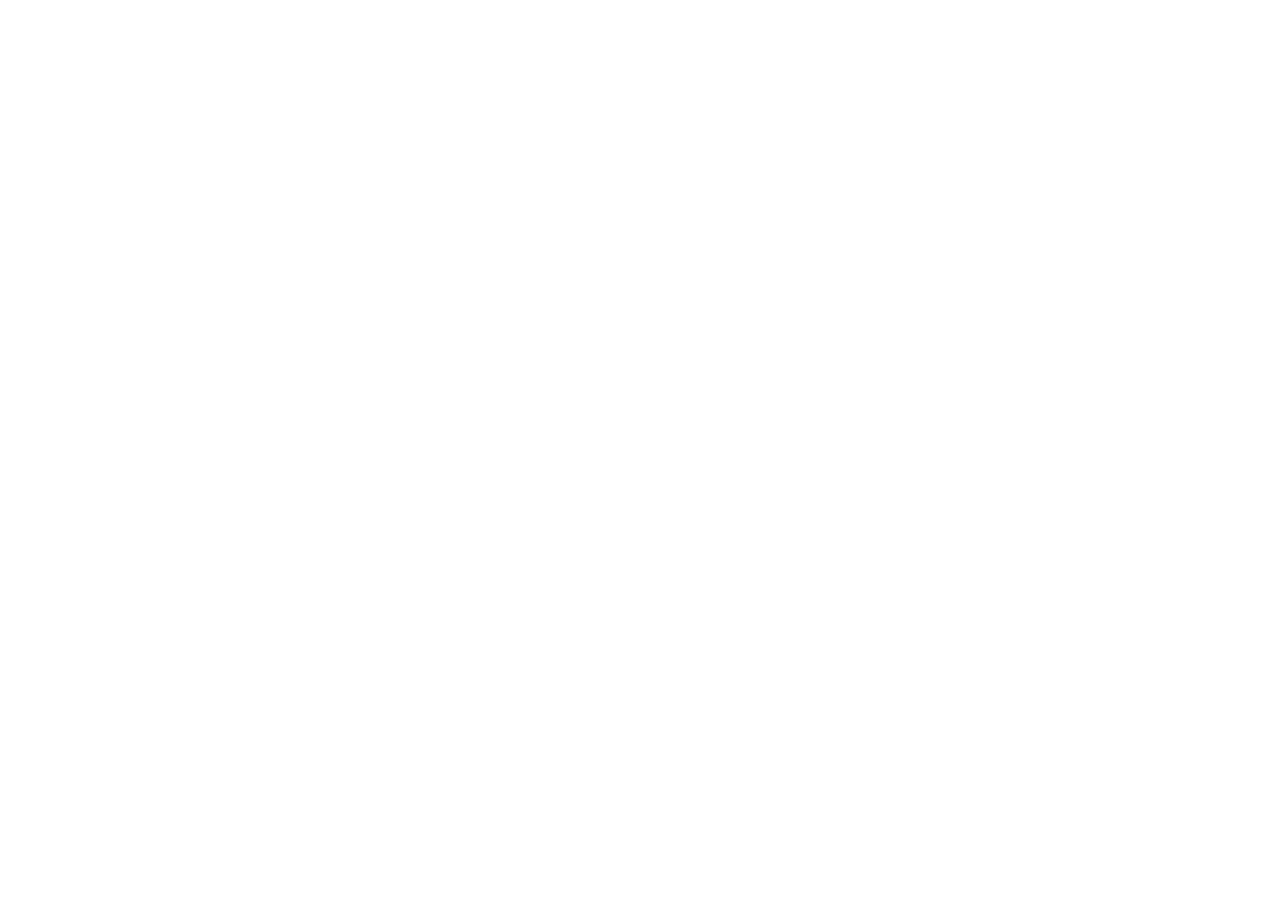
==== index.html @ bf294a71 "init: cv" ====
<!DOCTYPE html>
<html lang="en">
<head>
  <meta charset="UTF-8">
  <meta http-equiv="X-UA-Compatible" content="IE=edge">
  <meta name="viewport" content="width=device-width, initial-scale=1.0">
  <title>CV</title>
</head>
<body>
  
</body>
</html>
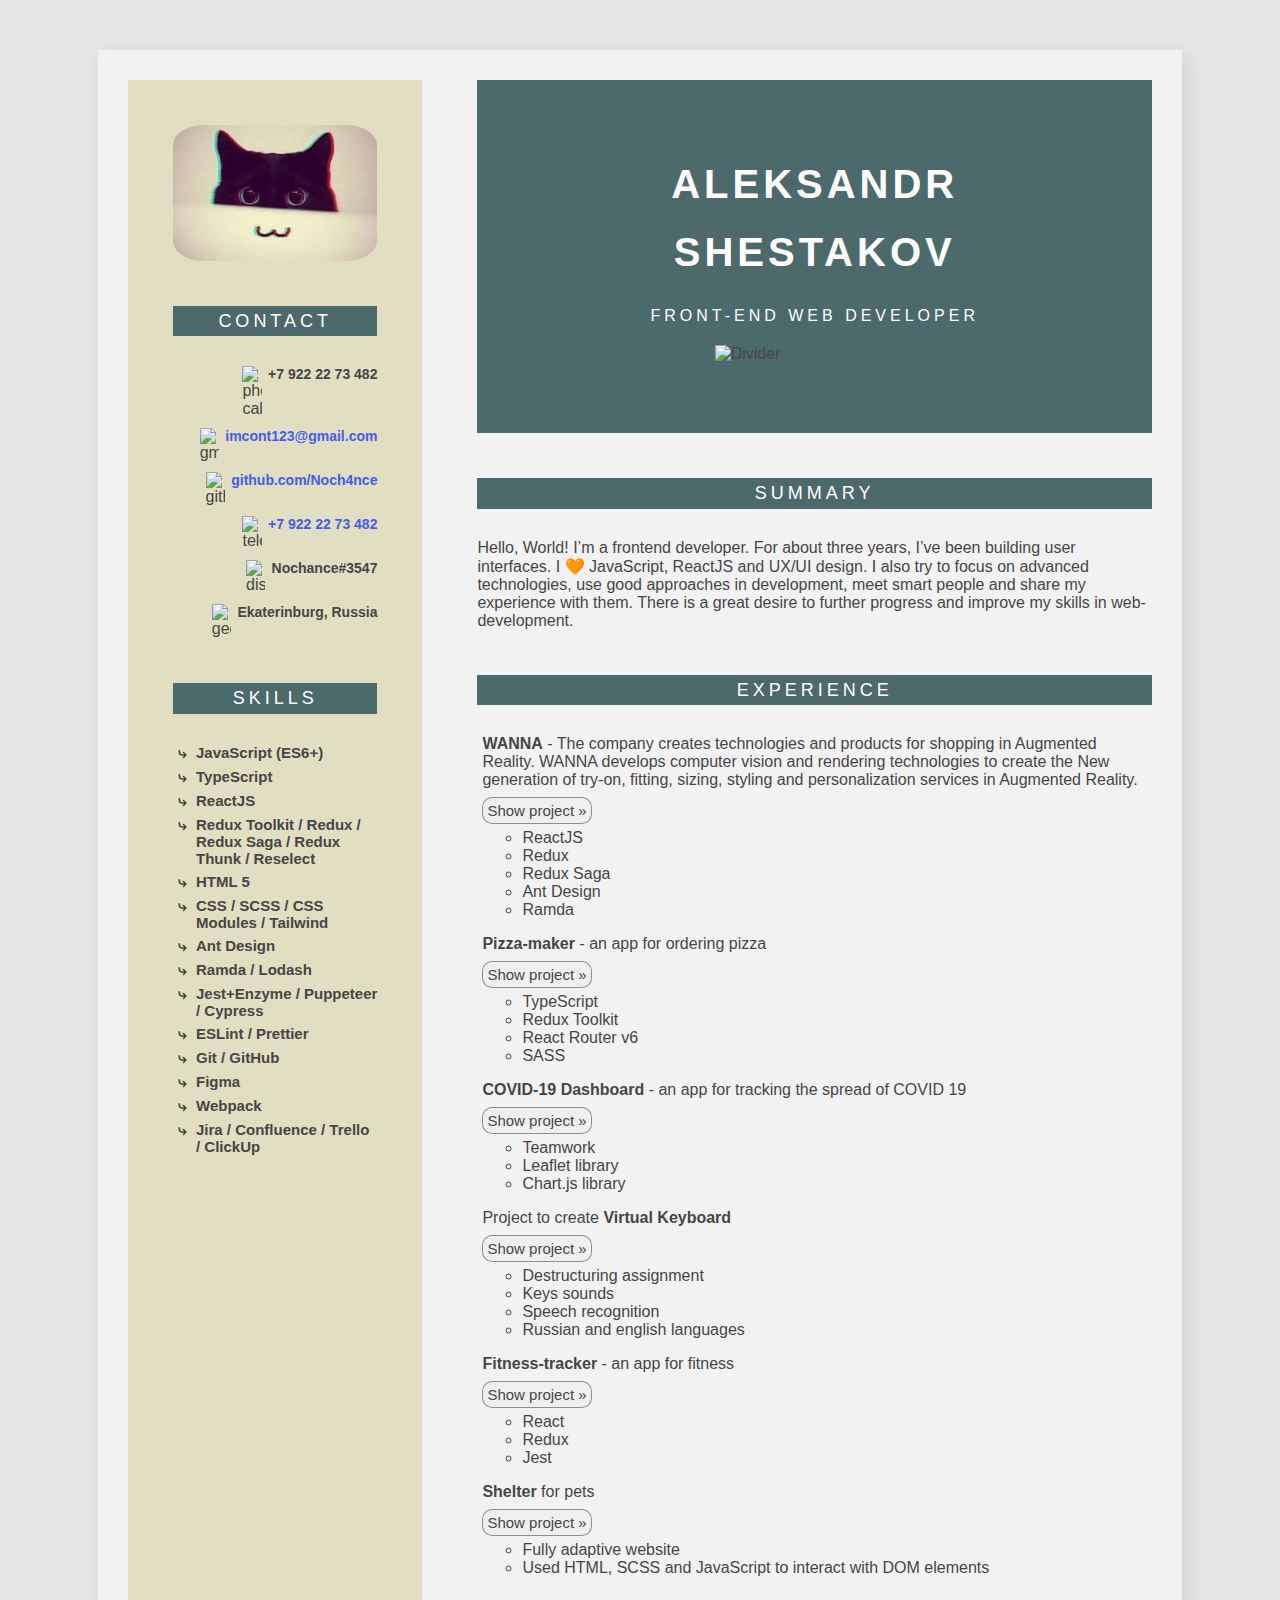
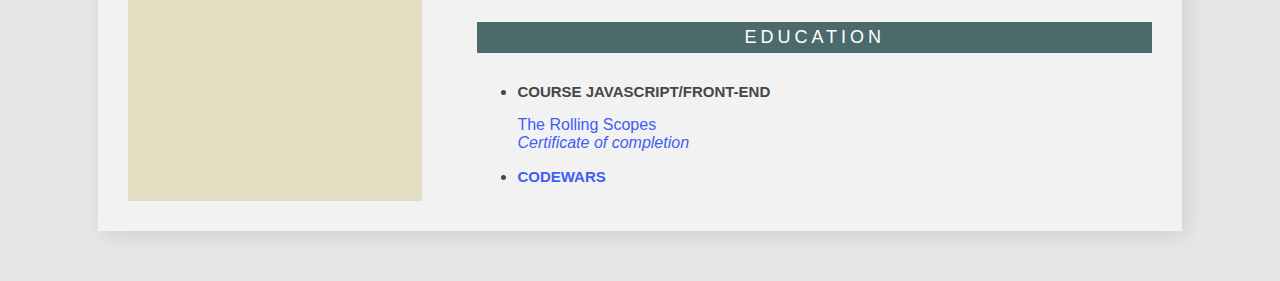
==== commit bc211f2d: "cv update" ====
--- a/index.html
+++ b/index.html
@@ -1,12 +1,185 @@
 <!DOCTYPE html>
 <html lang="en">
-<head>
-  <meta charset="UTF-8">
-  <meta http-equiv="X-UA-Compatible" content="IE=edge">
-  <meta name="viewport" content="width=device-width, initial-scale=1.0">
-  <title>CV</title>
-</head>
-<body>
-  
-</body>
-</html>+  <head>
+    <meta charset="UTF-8" />
+    <meta http-equiv="X-UA-Compatible" content="IE=edge" />
+    <meta name="viewport" content="width=device-width, initial-scale=1.0" />
+    <title>CV</title>
+    <link rel="stylesheet" href="styles/style.css" />
+  </head>
+  <body>
+    <article class="container">
+      <section class="right-col">
+        <header>
+          <h1>Aleksandr Shestakov</h1>
+          <p>Front-end web developer</p>
+          <img src="images/Divider.svg" alt="Divider" />
+        </header>
+        <section>
+          <h2>Summary</h2>
+          <p>
+            Hello, World! I’m a frontend developer. For about three years, I’ve been building user interfaces.
+            I 🧡 JavaScript, ReactJS and UX/UI design. I also try to focus on advanced technologies,
+            use good approaches in development, meet smart people and share my experience with them.
+            There is a great desire to further progress and improve my skills in web-development.
+          </p>
+        </section>
+        <section>
+          <h2>Experience</h2>
+          <ul class="work">
+            <li>
+              <p>
+                <b>WANNA</b> - The company creates technologies and products for shopping in Augmented Reality. WANNA develops computer vision and rendering technologies to create the New generation of try-on, fitting, sizing, styling and personalization services in Augmented Reality.
+              </p>
+              <button><a
+                  target="_blank" href="https://wanna.fashion/"
+              >Show project »</a
+              ></button>
+              <ul>
+                <li>ReactJS</li>
+                <li>Redux</li>
+                <li>Redux Saga</li>
+                <li>Ant Design</li>
+                <li>Ramda</li>
+              </ul>
+            </li>
+            <li>
+              <p>
+                <b>Pizza-maker</b> - an app for ordering pizza
+              </p>
+              <button><a
+                  target="_blank" href="https://piza-maker.netlify.app/"
+              >Show project »</a
+              ></button>
+              <ul>
+                <li>TypeScript</li>
+                <li>Redux Toolkit</li>
+                <li>React Router v6</li>
+                <li>SASS</li>
+              </ul>
+            </li>
+            <li>
+              <p>
+                <b>COVID-19 Dashboard</b> - an app for tracking the spread of
+                COVID 19
+              </p>
+              <button><a
+                  target="_blank" href="https://rolling-scopes-school.github.io/noch4nce-JS2020Q3/covid-dashboard/build/"
+              >Show project »</a
+              ></button>
+              <ul>
+                <li>Teamwork</li>
+                <li>Leaflet library</li>
+                <li>Chart.js library</li>
+              </ul>
+            </li>
+            <li>
+              <p>Project to create <b>Virtual Keyboard</b></p>
+              <button><a
+                  target="_blank" href="https://rolling-scopes-school.github.io/noch4nce-JS2020Q3/virtual-keyboard/"
+              >Show project »</a>
+              </button>
+              <ul>
+                <li>Destructuring assignment</li>
+                <li>Keys sounds</li>
+                <li>Speech recognition</li>
+                <li>Russian and english languages</li>
+              </ul>
+            </li>
+            <li>
+              <p><b>Fitness-tracker</b> - an app for fitness</p>
+              <button><a
+                  target="_blank" href="https://rs-fitness-tracker-prod.web.app/"
+              >Show project »</a
+              ></button>
+              <ul>
+                <li>React</li>
+                <li>Redux</li>
+                <li>Jest</li>
+              </ul>
+            </li>
+            <li>
+              <p><b>Shelter</b> for pets</p>
+              <button><a
+                  target="_blank" href="https://rolling-scopes-school.github.io/noch4nce-JS2020Q3/shelter/pages/main/"
+              >Show project »</a
+              ></button>
+              <ul>
+                <li>Fully adaptive website</li>
+                <li>
+                  Used HTML, SCSS and JavaScript to interact with DOM elements
+                </li>
+              </ul>
+            </li>
+          </ul>
+        </section>
+        <section>
+          <h2>Education</h2>
+          <ul>
+            <li>
+              <h3>Course JavaScript/Front-end</h3>
+              <p><a target="_blank" href="https://rollingscopes.com/">The Rolling Scopes</a><br />
+                <i><a target="_blank" href="https://app.rs.school/certificate/2ejvqpo7">Certificate of completion</a></i>
+              </p>
+            </li>
+            <li>
+              <h3><a target="_blank" href="https://www.codewars.com/users/Noch4nce/stats">CodeWars</a></h3>
+            </li>
+          </ul>
+        </section>
+      </section>
+      <aside class="left-col">
+        <img class="avatar" src="images/avatar.jpg" alt="avatar" />
+        <section class="contacts">
+          <h2>Contact</h2>
+          <ul>
+            <li>
+              <img src="images/phone-call.svg" alt="phone-call" />
+              <b>+7 922 22 73 482</b>
+            </li>
+            <li>
+              <img src="images/gmail.png" alt="gmail" />
+              <b><a href="mailto:imcont123@gmail.com"> imcont123@gmail.com</a></b>
+            </li>
+            <li>
+              <img src="images/github.svg" alt="github" />
+              <b><a target="_blank" href="https://github.com/Noch4nce"> github.com/Noch4nce</a></b>
+            </li>
+            <li>
+              <img src="images/telegram.svg" alt="telegram" />
+              <b><a target="_blank" href="https://t.me/noch4nce"> +7 922 22 73 482</a></b>
+            </li>
+            <li>
+              <img src="images/discord.png" alt="discord" />
+              <b>Nochance#3547</b>
+            </li>
+            <li>
+              <img src="images/geo.png" alt="geo" />
+              <b>Ekaterinburg, Russia</b>
+            </li>
+          </ul>
+        </section>
+
+        <section class="skills">
+          <h2>Skills</h2>
+          <ul>
+            <li><span>&rdca;</span> JavaScript (ES6+)</li>
+            <li><span>&rdca;</span> TypeScript</li>
+            <li><span>&rdca;</span> ReactJS</li>
+            <li><span>&rdca;</span> Redux Toolkit / Redux / Redux Saga / Redux Thunk / Reselect</li>
+            <li><span>&rdca;</span> HTML 5</li>
+            <li><span>&rdca;</span> CSS / SCSS / CSS Modules / Tailwind</li>
+            <li><span>&rdca;</span> Ant Design</li>
+            <li><span>&rdca;</span> Ramda / Lodash</li>
+            <li><span>&rdca;</span> Jest+Enzyme / Puppeteer / Cypress</li>
+            <li><span>&rdca;</span> ESLint / Prettier</li>
+            <li><span>&rdca;</span> Git / GitHub</li>
+            <li><span>&rdca;</span> Figma</li>
+            <li><span>&rdca;</span> Webpack</li>
+            <li><span>&rdca;</span> Jira / Confluence / Trello / ClickUp</li>
+          </ul>
+        </section>
+      </aside>
+    </article>
+  </body>
+</html>
--- a/styles/style.css
+++ b/styles/style.css
@@ -0,0 +1,181 @@
+body {
+  margin: 0;
+  padding: 0;
+  color: #464646;
+  background: #e6e7e9;
+  font-family: "Roboto", sans-serif;
+  font-size: 14px;
+}
+
+h1,
+h2,
+.right-col header p {
+  text-transform: uppercase;
+  color: #fff;
+  font-family: Raleway, sans-serif;
+  line-height: 1.7;
+  text-align: center;
+  letter-spacing: 4px;
+}
+
+h1 {
+  font-size: 40px;
+  margin: 0;
+}
+
+h2 {
+  font-size: 18px;
+  font-weight: 300;
+}
+
+h3 {
+  text-transform: uppercase;
+  font-size: 15px;
+}
+
+h2 {
+  max-width: 100%;
+  background-color: #4c6a6b;
+  margin: 0 auto 30px;
+}
+
+button {
+  cursor: pointer;
+  outline: none;
+  margin-bottom: 5px;
+  border-radius: 10px;
+  border: 1px solid #46464690;
+  font-size: 15px;
+  padding: 4px;
+}
+
+button > a {
+  color: #464646;
+}
+
+button:hover {
+  opacity: 0.8;
+  border-color: rgba(27,31,36,0.15);
+}
+
+.container {
+  width: 1024px;
+  background-color: #f2f2f2;
+  margin: 50px auto;
+  box-shadow: 5px 5px 20px 0 rgba(0, 0, 0, 0.1);
+  padding: 30px;
+  display: flex;
+  flex-direction: row-reverse;
+}
+
+.left-col {
+  width: 20%;
+  background-color: #e2dec1;
+  padding: 45px;
+}
+
+.left-col p {
+  margin: 8px 0;
+}
+
+.avatar {
+  width: 100%;
+  border-radius: 15%;
+  display: block;
+  margin: 0 auto;
+}
+
+.left-col section {
+  margin-top: 45px;
+}
+
+.contacts li {
+  margin-bottom: 10px;
+  display: flex;
+  justify-content: end;
+}
+
+a {
+  text-decoration: none;
+  color: #425df5;
+}
+
+.contacts a:hover {
+  text-decoration: underline;
+}
+
+.contacts img {
+  width: 1.2rem;
+  text-align: center;
+  margin-right: 0.4rem;
+  font-size: 1rem;
+}
+
+.education ul li,
+.contacts li,
+.skills li,
+.interests li,
+.work {
+  list-style: none;
+  margin-left: -35px;
+}
+
+.education ul li:not(:first-child) {
+  margin-top: 30px;
+}
+
+.education h3 {
+  margin-bottom: 0;
+}
+
+.skills li {
+  display: flex;
+  margin-bottom: 6px;
+  font-size: 15px;
+  font-weight: 600;
+}
+
+.skills li:last-child {
+  margin-bottom: 0;
+}
+
+.skills span {
+  margin-right: 10px;
+}
+
+.interests i {
+  width: 18px;
+  text-align: center;
+  margin-right: 3px;
+  font-size: 18px;
+  display: inline-block;
+}
+
+.interests ul {
+  display: flex;
+  justify-content: space-between;
+}
+
+.right-col {
+  width: 66%;
+  padding-left: 55px;
+  font-size: 16px;
+}
+
+.right-col header {
+  background-color: #4c6a6b;
+  padding: 70px;
+}
+
+header img {
+  display: block;
+  margin: 0 auto;
+  width: 200px;
+}
+
+.right-col section {
+  margin-top: 45px;
+}
+.work p {
+  margin-bottom: 8px;
+}
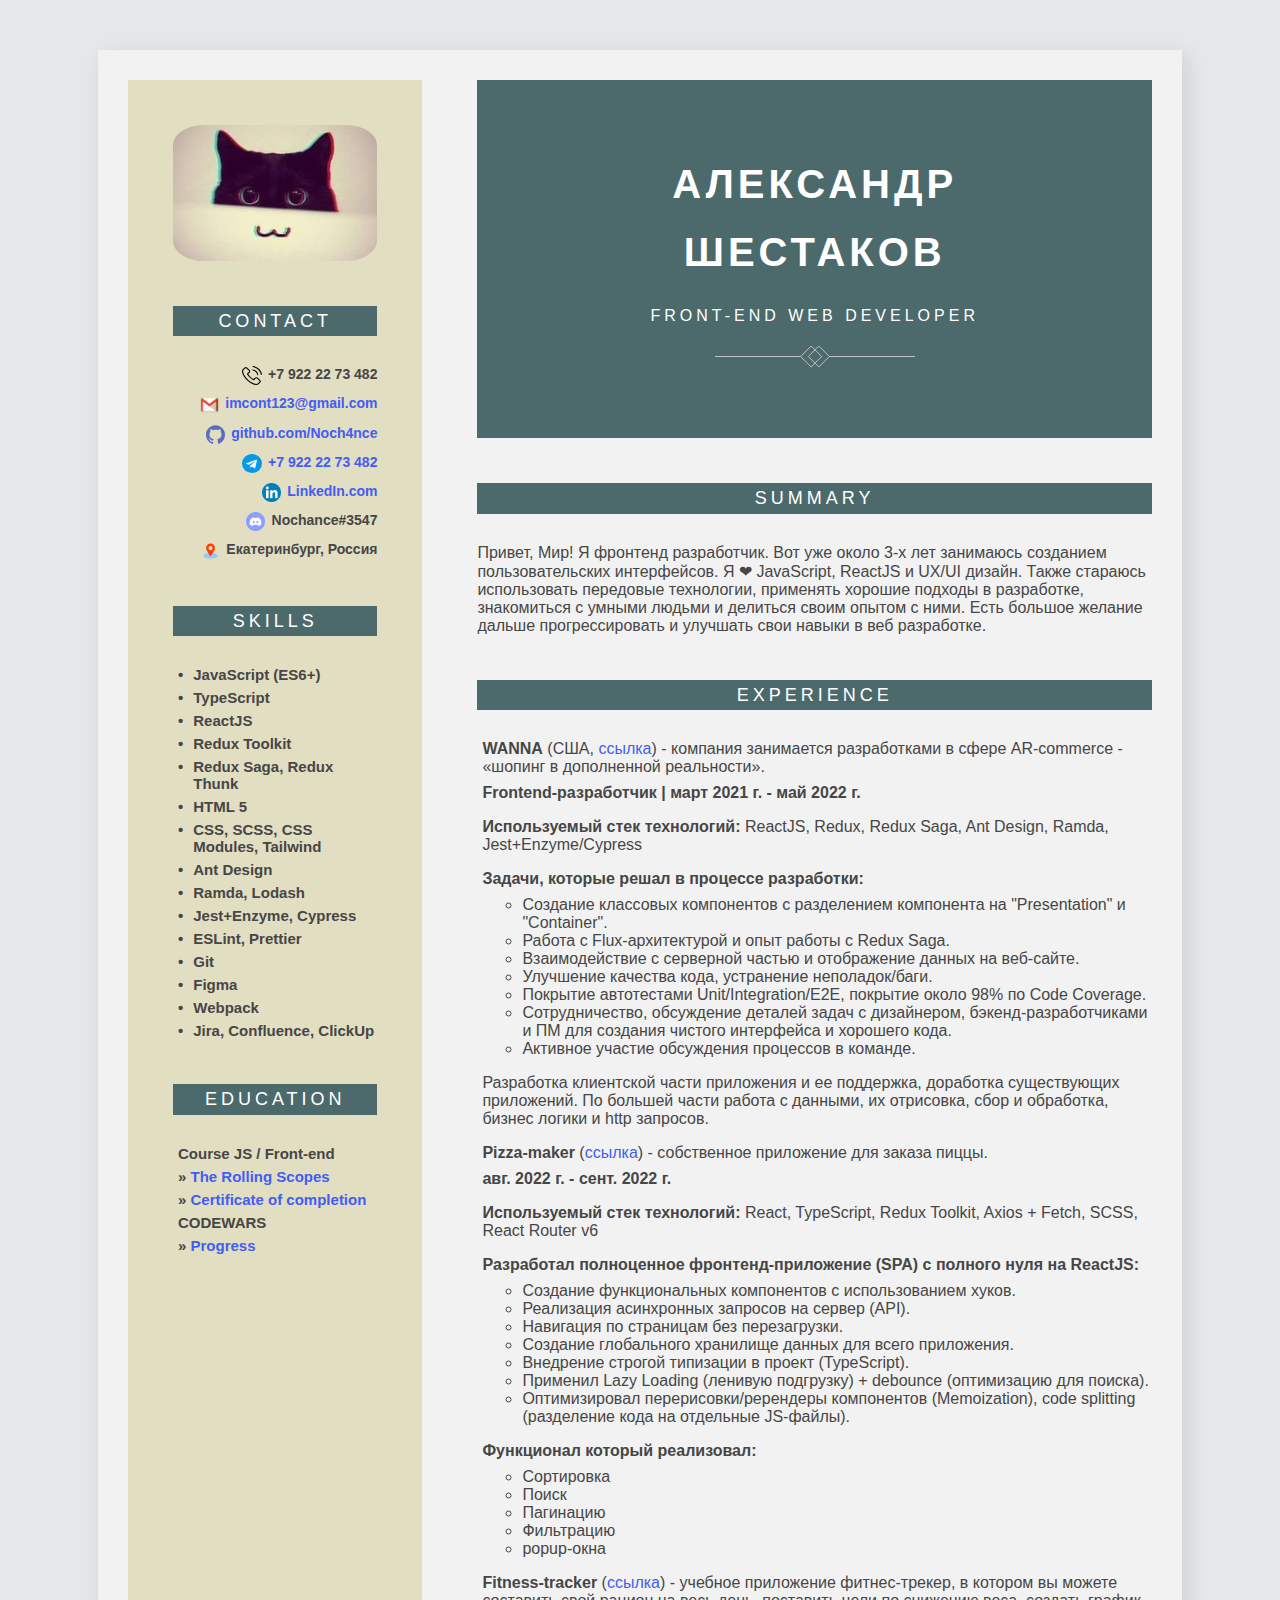
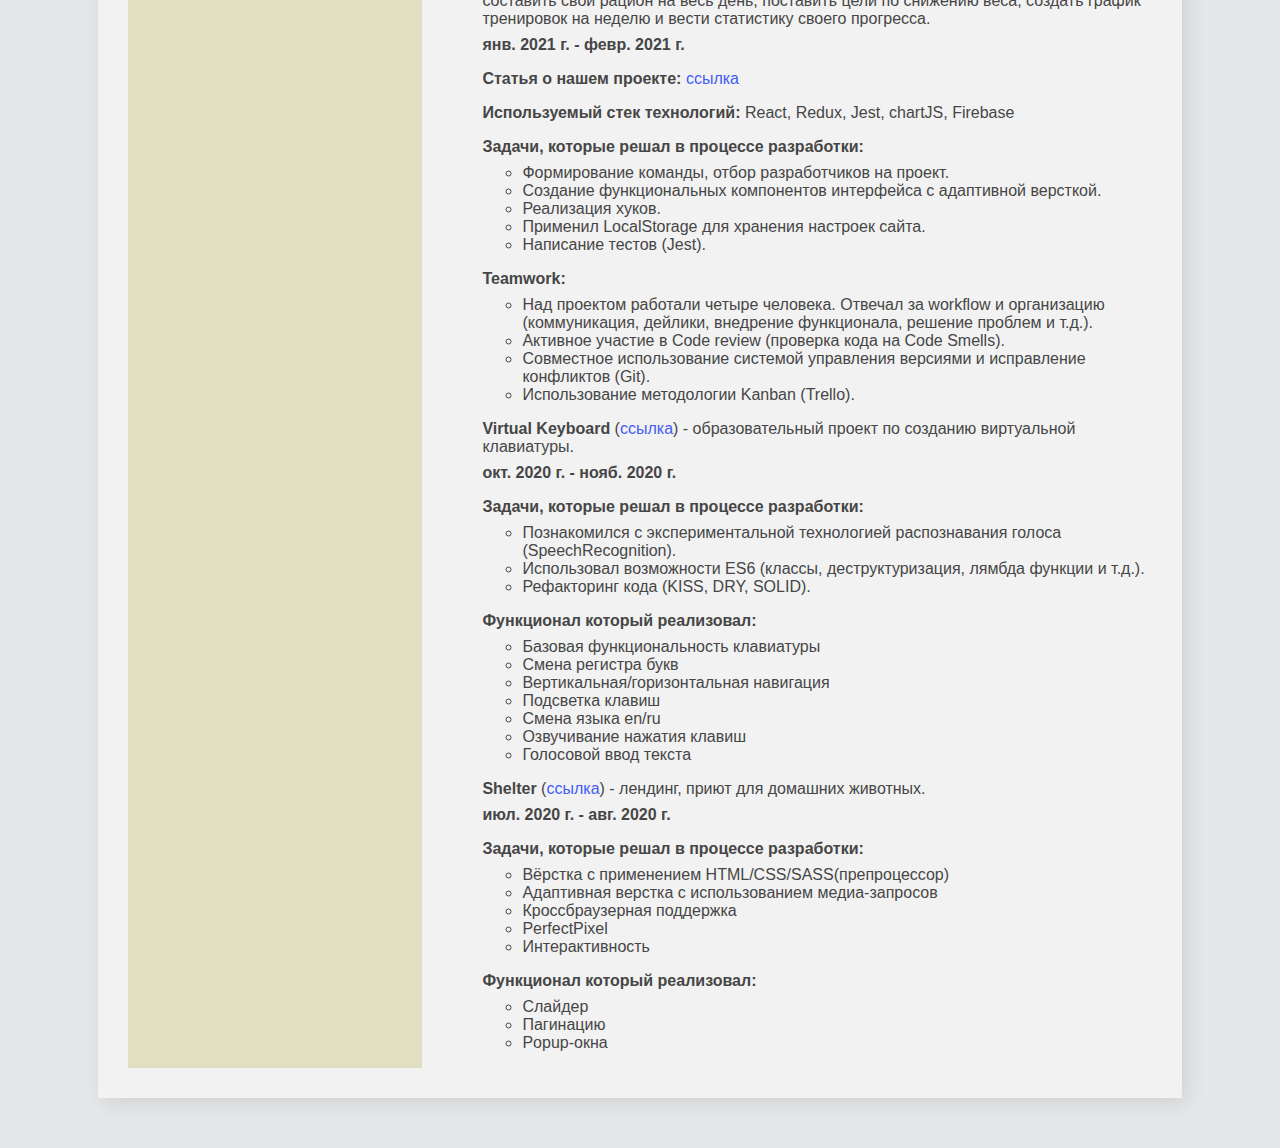
==== commit aba92c89: "default cv" ====
--- a/index.html
+++ b/index.html
@@ -11,151 +11,295 @@
     <article class="container">
       <section class="right-col">
         <header>
-          <h1>Aleksandr Shestakov</h1>
+          <h1>
+            Александр <br />
+            Шестаков
+          </h1>
           <p>Front-end web developer</p>
-          <img src="images/Divider.svg" alt="Divider" />
+          <img src="./images/Divider.svg" alt="Divider" />
         </header>
         <section>
           <h2>Summary</h2>
           <p>
-            Hello, World! I’m a frontend developer. For about three years, I’ve been building user interfaces.
-            I 🧡 JavaScript, ReactJS and UX/UI design. I also try to focus on advanced technologies,
-            use good approaches in development, meet smart people and share my experience with them.
-            There is a great desire to further progress and improve my skills in web-development.
+            Привет, Мир! Я фронтенд разработчик. Вот уже около 3-х лет занимаюсь
+            созданием пользовательских интерфейсов. Я ❤ JavaScript, ReactJS и
+            UX/UI дизайн. Также стараюсь использовать передовые технологии,
+            применять хорошие подходы в разработке, знакомиться с умными людьми
+            и делиться своим опытом с ними. Есть большое желание дальше
+            прогрессировать и улучшать свои навыки в веб разработке.
           </p>
         </section>
         <section>
           <h2>Experience</h2>
           <ul class="work">
-            <li>
-              <p>
-                <b>WANNA</b> - The company creates technologies and products for shopping in Augmented Reality. WANNA develops computer vision and rendering technologies to create the New generation of try-on, fitting, sizing, styling and personalization services in Augmented Reality.
-              </p>
-              <button><a
-                  target="_blank" href="https://wanna.fashion/"
-              >Show project »</a
-              ></button>
-              <ul>
-                <li>ReactJS</li>
-                <li>Redux</li>
-                <li>Redux Saga</li>
-                <li>Ant Design</li>
-                <li>Ramda</li>
-              </ul>
-            </li>
-            <li>
-              <p>
-                <b>Pizza-maker</b> - an app for ordering pizza
-              </p>
-              <button><a
-                  target="_blank" href="https://piza-maker.netlify.app/"
-              >Show project »</a
-              ></button>
-              <ul>
-                <li>TypeScript</li>
-                <li>Redux Toolkit</li>
-                <li>React Router v6</li>
-                <li>SASS</li>
-              </ul>
-            </li>
-            <li>
-              <p>
-                <b>COVID-19 Dashboard</b> - an app for tracking the spread of
-                COVID 19
-              </p>
-              <button><a
-                  target="_blank" href="https://rolling-scopes-school.github.io/noch4nce-JS2020Q3/covid-dashboard/build/"
-              >Show project »</a
-              ></button>
-              <ul>
-                <li>Teamwork</li>
-                <li>Leaflet library</li>
-                <li>Chart.js library</li>
-              </ul>
-            </li>
-            <li>
-              <p>Project to create <b>Virtual Keyboard</b></p>
-              <button><a
-                  target="_blank" href="https://rolling-scopes-school.github.io/noch4nce-JS2020Q3/virtual-keyboard/"
-              >Show project »</a>
-              </button>
-              <ul>
-                <li>Destructuring assignment</li>
-                <li>Keys sounds</li>
-                <li>Speech recognition</li>
-                <li>Russian and english languages</li>
-              </ul>
-            </li>
-            <li>
-              <p><b>Fitness-tracker</b> - an app for fitness</p>
-              <button><a
-                  target="_blank" href="https://rs-fitness-tracker-prod.web.app/"
-              >Show project »</a
-              ></button>
-              <ul>
-                <li>React</li>
-                <li>Redux</li>
-                <li>Jest</li>
-              </ul>
-            </li>
-            <li>
-              <p><b>Shelter</b> for pets</p>
-              <button><a
-                  target="_blank" href="https://rolling-scopes-school.github.io/noch4nce-JS2020Q3/shelter/pages/main/"
-              >Show project »</a
-              ></button>
-              <ul>
-                <li>Fully adaptive website</li>
-                <li>
-                  Used HTML, SCSS and JavaScript to interact with DOM elements
-                </li>
-              </ul>
-            </li>
-          </ul>
-        </section>
-        <section>
-          <h2>Education</h2>
-          <ul>
-            <li>
-              <h3>Course JavaScript/Front-end</h3>
-              <p><a target="_blank" href="https://rollingscopes.com/">The Rolling Scopes</a><br />
-                <i><a target="_blank" href="https://app.rs.school/certificate/2ejvqpo7">Certificate of completion</a></i>
-              </p>
-            </li>
-            <li>
-              <h3><a target="_blank" href="https://www.codewars.com/users/Noch4nce/stats">CodeWars</a></h3>
+            <li class="exp-block">
+              <p>
+                <b>WANNA</b
+                ><span>
+                  (США,
+                  <a target="_blank" href="https://wanna.fashion/">ссылка</a
+                  >)</span
+                >
+                - компания занимается разработками в сфере AR-commerce - «шопинг
+                в дополненной реальности».
+              </p>
+              <b>Frontend-разработчик | март 2021 г. - май 2022 г.</b>
+              <p>
+                <b>Используемый стек технологий:</b> ReactJS, Redux, Redux Saga,
+                Ant Design, Ramda, Jest+Enzyme/Cypress
+              </p>
+              <p><b>Задачи, которые решал в процессе разработки:</b></p>
+              <ul>
+                <li>
+                  Создание классовых компонентов с разделением компонента на
+                  "Presentation" и "Container".
+                </li>
+                <li>Работа с Flux-архитектурой и опыт работы с Redux Saga.</li>
+                <li>
+                  Взаимодействие с серверной частью и отображение данных на
+                  веб-сайте.
+                </li>
+                <li>Улучшение качества кода, устранение неполадок/баги.</li>
+                <li>
+                  Покрытие автотестами Unit/Integration/E2E, покрытие около 98%
+                  по Code Coverage.
+                </li>
+                <li>
+                  Сотрудничество, обсуждение деталей задач с дизайнером,
+                  бэкенд-разработчиками и ПМ для создания чистого интерфейса и
+                  хорошего кода.
+                </li>
+                <li>Активное участие обсуждения процессов в команде.</li>
+              </ul>
+              <p>
+                Разработка клиентской части приложения и ее поддержка, доработка
+                существующих приложений. По большей части работа с данными, их
+                отрисовка, сбор и обработка, бизнес логики и http запросов.
+              </p>
+            </li>
+            <li class="exp-block">
+              <p>
+                <b>Pizza-maker</b
+                ><span>
+                  (<a target="_blank" href="https://piza-maker.netlify.app/"
+                    >ссылка</a
+                  >)</span
+                >
+                - собственное приложение для заказа пиццы.
+              </p>
+              <b>авг. 2022 г. - сент. 2022 г.</b>
+              <p>
+                <b>Используемый стек технологий:</b> React, TypeScript, Redux
+                Toolkit, Axios + Fetch, SCSS, React Router v6
+              </p>
+              <p>
+                <b
+                  >Разработал полноценное фронтенд-приложение (SPA) с полного
+                  нуля на ReactJS:</b
+                >
+              </p>
+              <ul>
+                <li>
+                  Создание функциональных компонентов с использованием хуков.
+                </li>
+                <li>Реализация асинхронных запросов на сервер (API).</li>
+                <li>Навигация по страницам без перезагрузки.</li>
+                <li>
+                  Создание глобального хранилище данных для всего приложения.
+                </li>
+                <li>Внедрение строгой типизации в проект (TypeScript).</li>
+                <li>
+                  Применил Lazy Loading (ленивую подгрузку) + debounce
+                  (оптимизацию для поиска).
+                </li>
+                <li>
+                  Оптимизировал перерисовки/ререндеры компонентов (Memoization),
+                  code splitting (разделение кода на отдельные JS-файлы).
+                </li>
+              </ul>
+              <p><b>Функционал который реализовал:</b></p>
+              <ul>
+                <li>Сортировка</li>
+                <li>Поиск</li>
+                <li>Пагинацию</li>
+                <li>Фильтрацию</li>
+                <li>popup-окна</li>
+              </ul>
+            </li>
+            <li class="exp-block">
+              <p>
+                <b>Fitness-tracker</b
+                ><span>
+                  (<a
+                    target="_blank"
+                    href="https://rs-fitness-tracker-prod.web.app/"
+                    >ссылка</a
+                  >)</span
+                >
+                - учебное приложение фитнес-трекер, в котором вы можете
+                составить свой рацион на весь день, поставить цели по снижению
+                веса, создать график тренировок на неделю и вести статистику
+                своего прогресса.
+              </p>
+              <b>янв. 2021 г. - февр. 2021 г.</b>
+              <p>
+                <b>Статья о нашем проекте:</b>
+                <a
+                  target="_blank"
+                  href="https://asekerich99.medium.com/fitness-tracker-%D1%80%D0%B0%D0%B7%D1%80%D0%B0%D0%B1%D0%BE%D1%82%D0%BA%D0%B0-%D0%BF%D1%80%D0%B8%D0%BB%D0%BE%D0%B6%D0%B5%D0%BD%D0%B8%D1%8F-cfea48f44ef4"
+                  >ссылка</a
+                >
+              </p>
+              <p>
+                <b>Используемый стек технологий:</b> React, Redux, Jest,
+                chartJS, Firebase
+              </p>
+              <p><b>Задачи, которые решал в процессе разработки:</b></p>
+              <ul>
+                <li>Формирование команды, отбор разработчиков на проект.</li>
+                <li>
+                  Создание функциональных компонентов интерфейса с адаптивной
+                  версткой.
+                </li>
+                <li>Реализация хуков.</li>
+                <li>Применил LocalStorage для хранения настроек сайта.</li>
+                <li>Написание тестов (Jest).</li>
+              </ul>
+              <p><b>Teamwork:</b></p>
+              <ul>
+                <li>
+                  Над проектом работали четыре человека. Отвечал за workflow и
+                  организацию (коммуникация, дейлики, внедрение функционала,
+                  решение проблем и т.д.).
+                </li>
+                <li>
+                  Активное участие в Code review (проверка кода на Code Smells).
+                </li>
+                <li>
+                  Совместное использование системой управления версиями и
+                  исправление конфликтов (Git).
+                </li>
+                <li>Использование методологии Kanban (Trello).</li>
+              </ul>
+            </li>
+            <li class="exp-block">
+              <p>
+                <b>Virtual Keyboard</b
+                ><span>
+                  (<a
+                    target="_blank"
+                    href="https://rolling-scopes-school.github.io/noch4nce-JS2020Q3/virtual-keyboard/"
+                    >ссылка</a
+                  >)</span
+                >
+                - образовательный проект по созданию виртуальной клавиатуры.
+              </p>
+              <b>окт. 2020 г. - нояб. 2020 г.</b>
+              <p><b>Задачи, которые решал в процессе разработки:</b></p>
+              <ul>
+                <li>
+                  Познакомился с экспериментальной технологией распознавания
+                  голоса (SpeechRecognition).
+                </li>
+                <li>
+                  Использовал возможности ES6 (классы, деструктуризация, лямбда
+                  функции и т.д.).
+                </li>
+                <li>Рефакторинг кода (KISS, DRY, SOLID).</li>
+              </ul>
+              <p><b>Функционал который реализовал:</b></p>
+              <ul>
+                <li>Базовая функциональность клавиатуры</li>
+                <li>Смена регистра букв</li>
+                <li>Вертикальная/горизонтальная навигация</li>
+                <li>Подсветка клавиш</li>
+                <li>Смена языка en/ru</li>
+                <li>Озвучивание нажатия клавиш</li>
+                <li>Голосовой ввод текста</li>
+              </ul>
+            </li>
+            <li>
+              <p>
+                <b>Shelter</b
+                ><span>
+                  (<a
+                    target="_blank"
+                    href="https://rolling-scopes-school.github.io/noch4nce-JS2020Q3/shelter/pages/main/"
+                    >ссылка</a
+                  >)</span
+                >
+                - лендинг, приют для домашних животных.
+              </p>
+              <b>июл. 2020 г. - авг. 2020 г.</b>
+              <p><b>Задачи, которые решал в процессе разработки:</b></p>
+              <ul>
+                <li>Вёрстка с применением HTML/CSS/SASS(препроцессор)</li>
+                <li>Адаптивная верстка с использованием медиа-запросов</li>
+                <li>Кроссбраузерная поддержка</li>
+                <li>PerfectPixel</li>
+                <li>Интерактивность</li>
+              </ul>
+              <p><b>Функционал который реализовал:</b></p>
+              <ul>
+                <li>Слайдер</li>
+                <li>Пагинацию</li>
+                <li>Popup-окна</li>
+              </ul>
             </li>
           </ul>
         </section>
       </section>
       <aside class="left-col">
-        <img class="avatar" src="images/avatar.jpg" alt="avatar" />
+        <img class="avatar" src="./images/avatar.jpg" alt="avatar" />
         <section class="contacts">
           <h2>Contact</h2>
           <ul>
             <li>
-              <img src="images/phone-call.svg" alt="phone-call" />
+              <img src="./images/phone-call.svg" alt="phone-call" />
               <b>+7 922 22 73 482</b>
             </li>
             <li>
-              <img src="images/gmail.png" alt="gmail" />
-              <b><a href="mailto:imcont123@gmail.com"> imcont123@gmail.com</a></b>
-            </li>
-            <li>
-              <img src="images/github.svg" alt="github" />
-              <b><a target="_blank" href="https://github.com/Noch4nce"> github.com/Noch4nce</a></b>
-            </li>
-            <li>
-              <img src="images/telegram.svg" alt="telegram" />
-              <b><a target="_blank" href="https://t.me/noch4nce"> +7 922 22 73 482</a></b>
-            </li>
-            <li>
-              <img src="images/discord.png" alt="discord" />
+              <img src="./images/gmail.png" alt="gmail" />
+              <b
+                ><a href="mailto:imcont123@gmail.com">
+                  imcont123@gmail.com</a
+                ></b
+              >
+            </li>
+            <li>
+              <img src="./images/github.svg" alt="github" />
+              <b
+                ><a target="_blank" href="https://github.com/Noch4nce">
+                  github.com/Noch4nce</a
+                ></b
+              >
+            </li>
+            <li>
+              <img src="./images/telegram.svg" alt="telegram" />
+              <b
+                ><a target="_blank" href="https://t.me/noch4nce">
+                  +7 922 22 73 482</a
+                ></b
+              >
+            </li>
+            <li>
+              <img src="./images/LinkedIn.png" alt="LinkedIn" />
+              <b
+                ><a
+                  target="_blank"
+                  href="https://www.linkedin.com/in/aleksandr-shestakov-909689206/"
+                >
+                  LinkedIn.com</a
+                ></b
+              >
+            </li>
+            <li>
+              <img src="./images/discord.png" alt="discord" />
               <b>Nochance#3547</b>
             </li>
             <li>
-              <img src="images/geo.png" alt="geo" />
-              <b>Ekaterinburg, Russia</b>
+              <img src="./images/geo.png" alt="geo" />
+              <b>Екатеринбург, Россия</b>
             </li>
           </ul>
         </section>
@@ -163,20 +307,60 @@
         <section class="skills">
           <h2>Skills</h2>
           <ul>
-            <li><span>&rdca;</span> JavaScript (ES6+)</li>
-            <li><span>&rdca;</span> TypeScript</li>
-            <li><span>&rdca;</span> ReactJS</li>
-            <li><span>&rdca;</span> Redux Toolkit / Redux / Redux Saga / Redux Thunk / Reselect</li>
-            <li><span>&rdca;</span> HTML 5</li>
-            <li><span>&rdca;</span> CSS / SCSS / CSS Modules / Tailwind</li>
-            <li><span>&rdca;</span> Ant Design</li>
-            <li><span>&rdca;</span> Ramda / Lodash</li>
-            <li><span>&rdca;</span> Jest+Enzyme / Puppeteer / Cypress</li>
-            <li><span>&rdca;</span> ESLint / Prettier</li>
-            <li><span>&rdca;</span> Git / GitHub</li>
-            <li><span>&rdca;</span> Figma</li>
-            <li><span>&rdca;</span> Webpack</li>
-            <li><span>&rdca;</span> Jira / Confluence / Trello / ClickUp</li>
+            <li><span>•</span> JavaScript (ES6+)</li>
+            <li><span>•</span> TypeScript</li>
+            <li><span>•</span> ReactJS</li>
+            <li><span>•</span> Redux Toolkit</li>
+            <li><span>•</span> Redux Saga, Redux Thunk</li>
+            <li><span>•</span> HTML 5</li>
+            <li><span>•</span> CSS, SCSS, CSS Modules, Tailwind</li>
+            <li><span>•</span> Ant Design</li>
+            <li><span>•</span> Ramda, Lodash</li>
+            <li><span>•</span> Jest+Enzyme, Cypress</li>
+            <li><span>•</span> ESLint, Prettier</li>
+            <li><span>•</span> Git</li>
+            <li><span>•</span> Figma</li>
+            <li><span>•</span> Webpack</li>
+            <li><span>•</span> Jira, Confluence, ClickUp</li>
+          </ul>
+        </section>
+
+        <section class="skills">
+          <h2>EDUCATION</h2>
+          <ul>
+            <li>
+              <b>Course JS / Front-end</b>
+            </li>
+            <li>
+              <b
+                >»<a target="_blank" href="https://rollingscopes.com/">
+                  The Rolling Scopes</a
+                ></b
+              >
+            </li>
+            <li>
+              <b
+                >»<a
+                  target="_blank"
+                  href="https://app.rs.school/certificate/2ejvqpo7/"
+                >
+                  Certificate of completion</a
+                ></b
+              >
+            </li>
+            <li>
+              <b>CODEWARS</b>
+            </li>
+            <li>
+              <b
+                >»<a
+                  target="_blank"
+                  href="https://www.codewars.com/users/Noch4nce/stats/"
+                >
+                  Progress</a
+                ></b
+              >
+            </li>
           </ul>
         </section>
       </aside>
